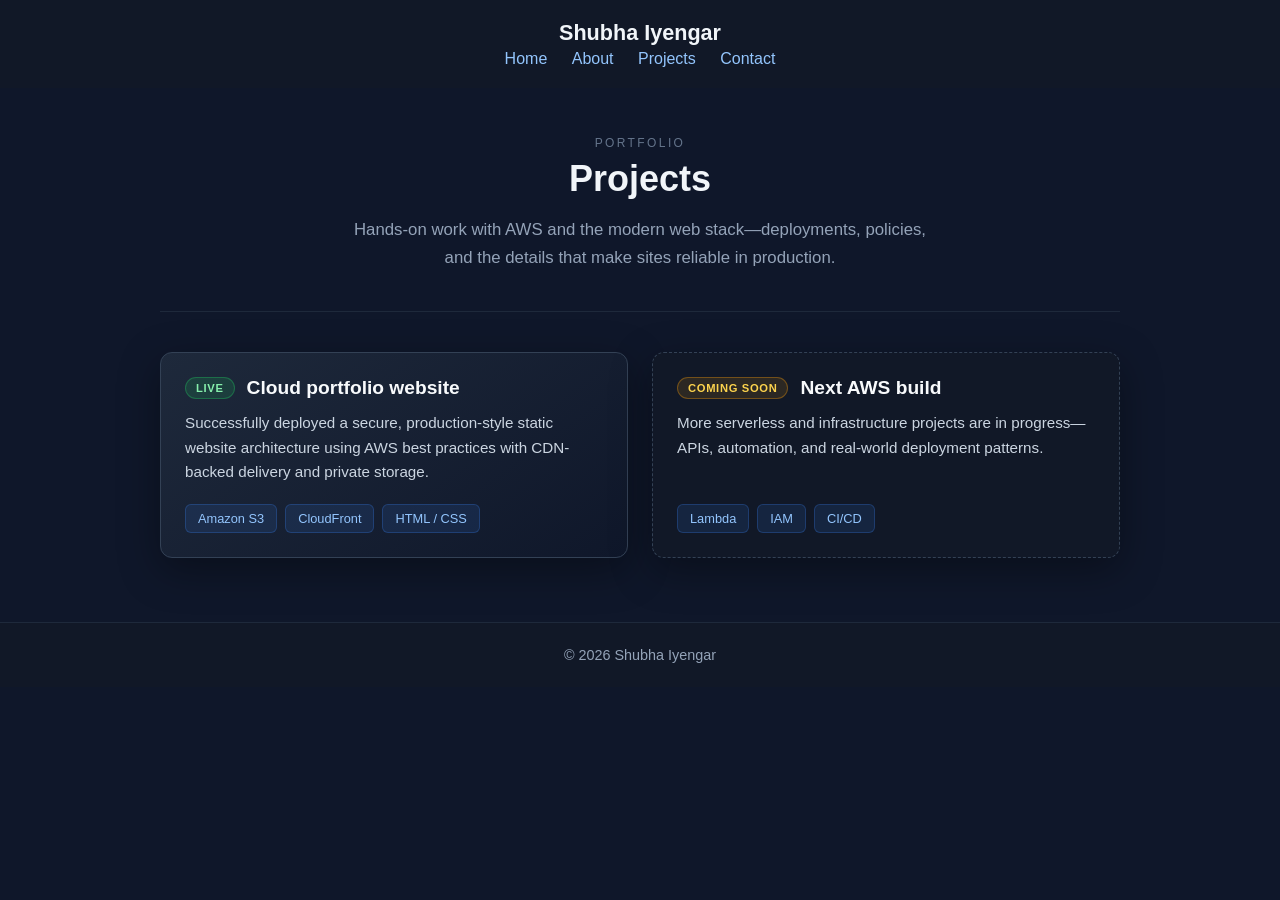
==== projects.html @ 04bacbd4 "Initial portfolio site" ====
<!DOCTYPE html>
<html lang="en">
  <head>
    <meta charset="UTF-8">
    <meta name="viewport" content="width=device-width, initial-scale=1">
    <title>Shubha Iyengar | Projects</title>
    <link rel="stylesheet" href="assets/css/style.css">
  </head>
  <body>
    <header>
      <a class="site-brand" href="index.html">Shubha Iyengar</a>
      <nav>
        <a href="index.html">Home</a>
        <a href="about.html">About</a>
        <a href="projects.html">Projects</a>
        <a href="contact.html">Contact</a>
      </nav>
    </header>

    <main class="site-main">
      <section class="page-intro" aria-labelledby="projects-heading">
        <p class="page-kicker">Portfolio</p>
        <h1 id="projects-heading">Projects</h1>
        <p class="page-lead">
          Hands-on work with AWS and the modern web stack—deployments, policies, and the details that make sites reliable in production.
        </p>
      </section>

      <section class="projects-grid" aria-label="Project list">
        <article class="project-card">
          <div class="project-card-top">
            <span class="project-status project-status--live">Live</span>
            <h2 class="project-card-title">Cloud portfolio website</h2>
          </div>
          <p class="project-card-desc">
            Successfully deployed a secure, production-style static website architecture using AWS best practices with CDN-backed delivery and private storage.
          </p>
          <ul class="project-tags" aria-label="Technologies">
            <li>Amazon S3</li>
            <li>CloudFront</li>
            <li>HTML / CSS</li>
          </ul>
        </article>

        <article class="project-card project-card--soon">
          <div class="project-card-top">
            <span class="project-status project-status--soon">Coming soon</span>
            <h2 class="project-card-title">Next AWS build</h2>
          </div>
          <p class="project-card-desc">
            More serverless and infrastructure projects are in progress—APIs, automation, and real-world deployment patterns.
          </p>
          <ul class="project-tags" aria-label="Focus areas">
            <li>Lambda</li>
            <li>IAM</li>
            <li>CI/CD</li>
          </ul>
        </article>
      </section>
    </main>

    <footer>
      <p>© 2026 Shubha Iyengar</p>
    </footer>
  </body>
</html>
---- assets/css/style.css ----
body {
  margin: 0;
  font-family: Arial, sans-serif;
  background: #0f172a;
  color: #e2e8f0;
}

header {
  padding: 20px;
  background: #111827;
  text-align: center;
}

.site-brand {
  display: inline-block;
  margin: 0 0 4px;
  font-size: 1.35rem;
  font-weight: 700;
  color: #f1f5f9;
  text-decoration: none;
}

.site-brand:hover {
  color: #93c5fd;
}

nav a {
  margin: 0 10px;
  color: #93c5fd;
  text-decoration: none;
}

nav a:hover {
  text-decoration: underline;
}

/* —— Shared page shell (all inner pages + home) —— */
.site-main {
  max-width: 960px;
  margin: 0 auto;
  padding: 0 20px 64px;
}

.site-main--narrow {
  max-width: 520px;
}

.page-intro {
  text-align: center;
  padding: 48px 0 40px;
  border-bottom: 1px solid #1e293b;
}

.page-kicker {
  margin: 0 0 8px;
  font-size: 0.75rem;
  letter-spacing: 0.2em;
  text-transform: uppercase;
  color: #64748b;
}

.page-intro h1 {
  margin: 0 0 16px;
  font-size: clamp(1.75rem, 4vw, 2.25rem);
  font-weight: 700;
  color: #f1f5f9;
}

.page-lead {
  margin: 0 auto;
  max-width: 36rem;
  line-height: 1.65;
  color: #94a3b8;
  font-size: 1.05rem;
}

/* —— Home —— */
.home-hero {
  text-align: center;
  padding: 56px 0 48px;
  border-bottom: 1px solid #1e293b;
}

.home-hero h1 {
  margin: 0 0 12px;
  font-size: clamp(2rem, 6vw, 3rem);
  font-weight: 700;
  color: #f8fafc;
}

.home-tagline {
  margin: 0 0 20px;
  font-size: 1.2rem;
  font-weight: normal;
  color: #94a3b8;
}

.home-hero .page-lead {
  margin-bottom: 28px;
}

.buttons {
  margin-top: 8px;
}

.btn {
  display: inline-block;
  padding: 10px 20px;
  margin: 5px;
  background: #3b82f6;
  color: white;
  border-radius: 8px;
  text-decoration: none;
  transition: background 0.2s ease, border-color 0.2s ease;
}

.btn:hover {
  background: #2563eb;
}

.btn.secondary {
  background: transparent;
  border: 1px solid #3b82f6;
}

.btn.secondary:hover {
  background: rgba(59, 130, 246, 0.12);
}

/* —— Content blocks (about, contact) —— */
.content-section {
  padding-top: 40px;
}

.prose-card {
  padding: 28px;
  background: linear-gradient(145deg, #1e293b 0%, #0f172a 100%);
  border: 1px solid #334155;
  border-radius: 12px;
  box-shadow: 0 12px 40px rgba(0, 0, 0, 0.35);
}

.prose-card p {
  margin: 0;
  line-height: 1.7;
  color: #cbd5e1;
  font-size: 1.05rem;
}

.contact-card {
  padding: 28px;
  background: linear-gradient(145deg, #1e293b 0%, #0f172a 100%);
  border: 1px solid #334155;
  border-radius: 12px;
  box-shadow: 0 12px 40px rgba(0, 0, 0, 0.35);
}

.contact-list {
  margin: 0;
  padding: 0;
  list-style: none;
}

.contact-list li {
  display: flex;
  flex-wrap: wrap;
  align-items: baseline;
  gap: 8px 16px;
  padding: 16px 0;
  border-bottom: 1px solid #334155;
  font-size: 1.05rem;
  color: #cbd5e1;
}

.contact-list li:last-child {
  border-bottom: none;
  padding-bottom: 0;
}

.contact-list li:first-child {
  padding-top: 0;
}

.contact-label {
  flex: 0 0 6rem;
  font-size: 0.75rem;
  font-weight: 600;
  letter-spacing: 0.08em;
  text-transform: uppercase;
  color: #64748b;
}

.contact-list a {
  color: #93c5fd;
  text-decoration: none;
}

.contact-list a:hover {
  text-decoration: underline;
}

/* —— Error —— */
.error-main {
  padding-top: 48px;
}

.error-panel {
  text-align: center;
  padding: 40px 28px 48px;
  background: linear-gradient(145deg, #1e293b 0%, #0f172a 100%);
  border: 1px solid #334155;
  border-radius: 12px;
  box-shadow: 0 12px 40px rgba(0, 0, 0, 0.35);
}

.error-panel h1 {
  margin: 0 0 12px;
  font-size: clamp(1.5rem, 4vw, 2rem);
  font-weight: 700;
  color: #f1f5f9;
}

.error-panel .page-lead {
  margin-bottom: 24px;
}

.visually-hidden {
  position: absolute;
  width: 1px;
  height: 1px;
  padding: 0;
  margin: -1px;
  overflow: hidden;
  clip: rect(0, 0, 0, 0);
  white-space: nowrap;
  border: 0;
}

/* —— Footer —— */
footer {
  padding: 24px 20px;
  text-align: center;
  background: #111827;
  border-top: 1px solid #1e293b;
  color: #94a3b8;
  font-size: 0.9rem;
}

footer p {
  margin: 0;
}

/* —— Projects page —— */
.projects-grid {
  display: grid;
  gap: 24px;
  padding-top: 40px;
  grid-template-columns: 1fr;
}

@media (min-width: 720px) {
  .projects-grid {
    grid-template-columns: repeat(2, 1fr);
    align-items: stretch;
  }
}

.project-card {
  display: flex;
  flex-direction: column;
  padding: 24px;
  background: linear-gradient(145deg, #1e293b 0%, #0f172a 100%);
  border: 1px solid #334155;
  border-radius: 12px;
  box-shadow: 0 12px 40px rgba(0, 0, 0, 0.35);
  transition: border-color 0.2s ease, transform 0.2s ease, box-shadow 0.2s ease;
}

.project-card:hover {
  border-color: #475569;
  transform: translateY(-2px);
  box-shadow: 0 16px 48px rgba(0, 0, 0, 0.45);
}

.project-card--soon {
  background: #111827;
  border-style: dashed;
  border-color: #334155;
}

.project-card--soon:hover {
  border-color: #475569;
}

.project-card-top {
  display: flex;
  flex-wrap: wrap;
  align-items: center;
  gap: 10px 12px;
  margin-bottom: 12px;
}

.project-status {
  display: inline-block;
  padding: 4px 10px;
  font-size: 0.7rem;
  font-weight: 600;
  letter-spacing: 0.06em;
  text-transform: uppercase;
  border-radius: 999px;
}

.project-status--live {
  color: #86efac;
  background: rgba(34, 197, 94, 0.15);
  border: 1px solid rgba(34, 197, 94, 0.35);
}

.project-status--soon {
  color: #fcd34d;
  background: rgba(245, 158, 11, 0.12);
  border: 1px solid rgba(245, 158, 11, 0.35);
}

.project-card-title {
  margin: 0;
  font-size: 1.2rem;
  font-weight: 600;
  color: #f8fafc;
  flex: 1;
  min-width: 0;
}

.project-card-desc {
  margin: 0 0 20px;
  flex: 1;
  line-height: 1.6;
  color: #cbd5e1;
  font-size: 0.95rem;
}

.project-tags {
  display: flex;
  flex-wrap: wrap;
  gap: 8px;
  margin: 0;
  padding: 0;
  list-style: none;
}

.project-tags li {
  padding: 6px 12px;
  font-size: 0.8rem;
  color: #93c5fd;
  background: rgba(59, 130, 246, 0.12);
  border: 1px solid rgba(59, 130, 246, 0.25);
  border-radius: 6px;
}
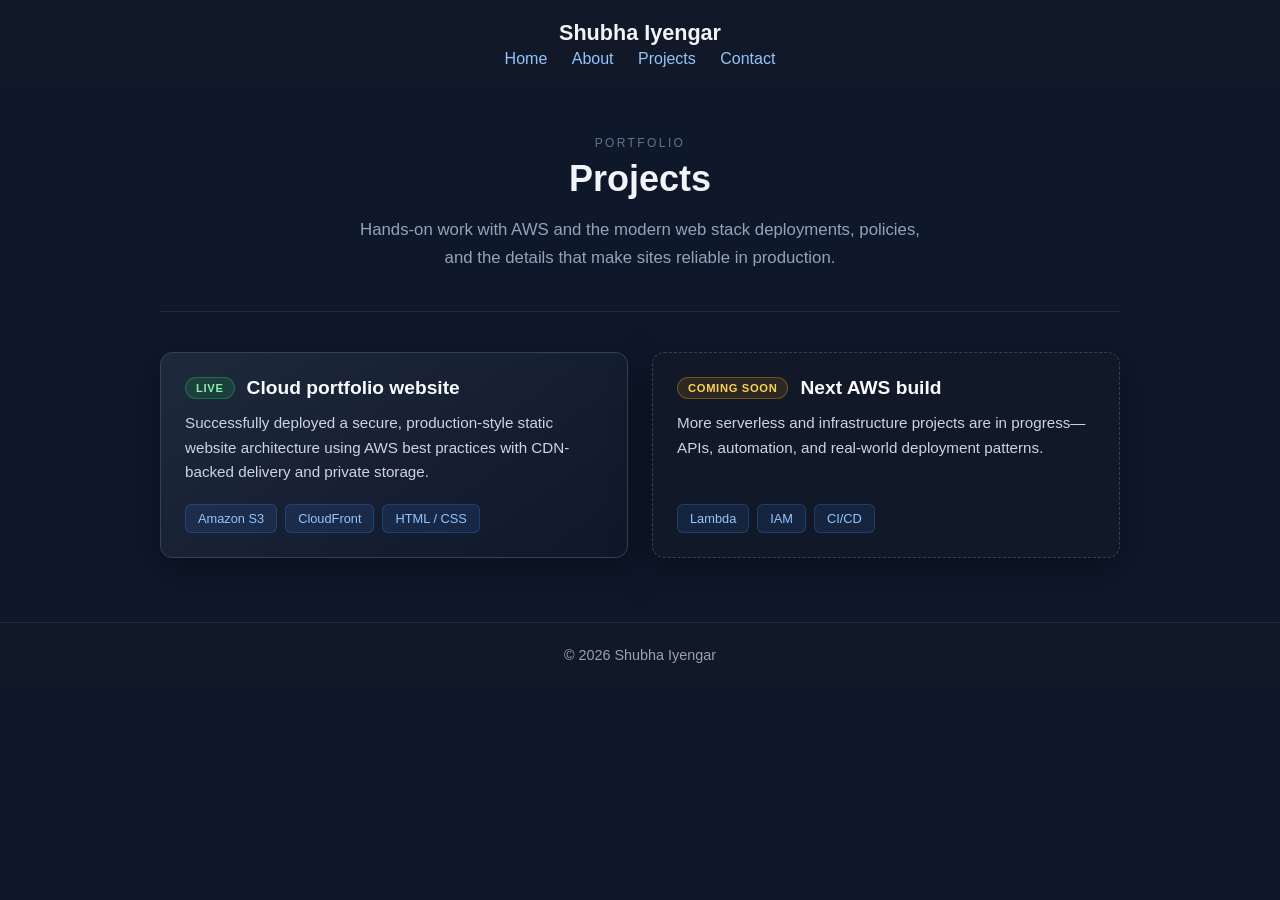
==== commit 5b845e26: "modified" ====
--- a/projects.html
+++ b/projects.html
@@ -22,7 +22,7 @@
         <p class="page-kicker">Portfolio</p>
         <h1 id="projects-heading">Projects</h1>
         <p class="page-lead">
-          Hands-on work with AWS and the modern web stack—deployments, policies, and the details that make sites reliable in production.
+          Hands-on work with AWS and the modern web stack deployments, policies, and the details that make sites reliable in production.
         </p>
       </section>
 
